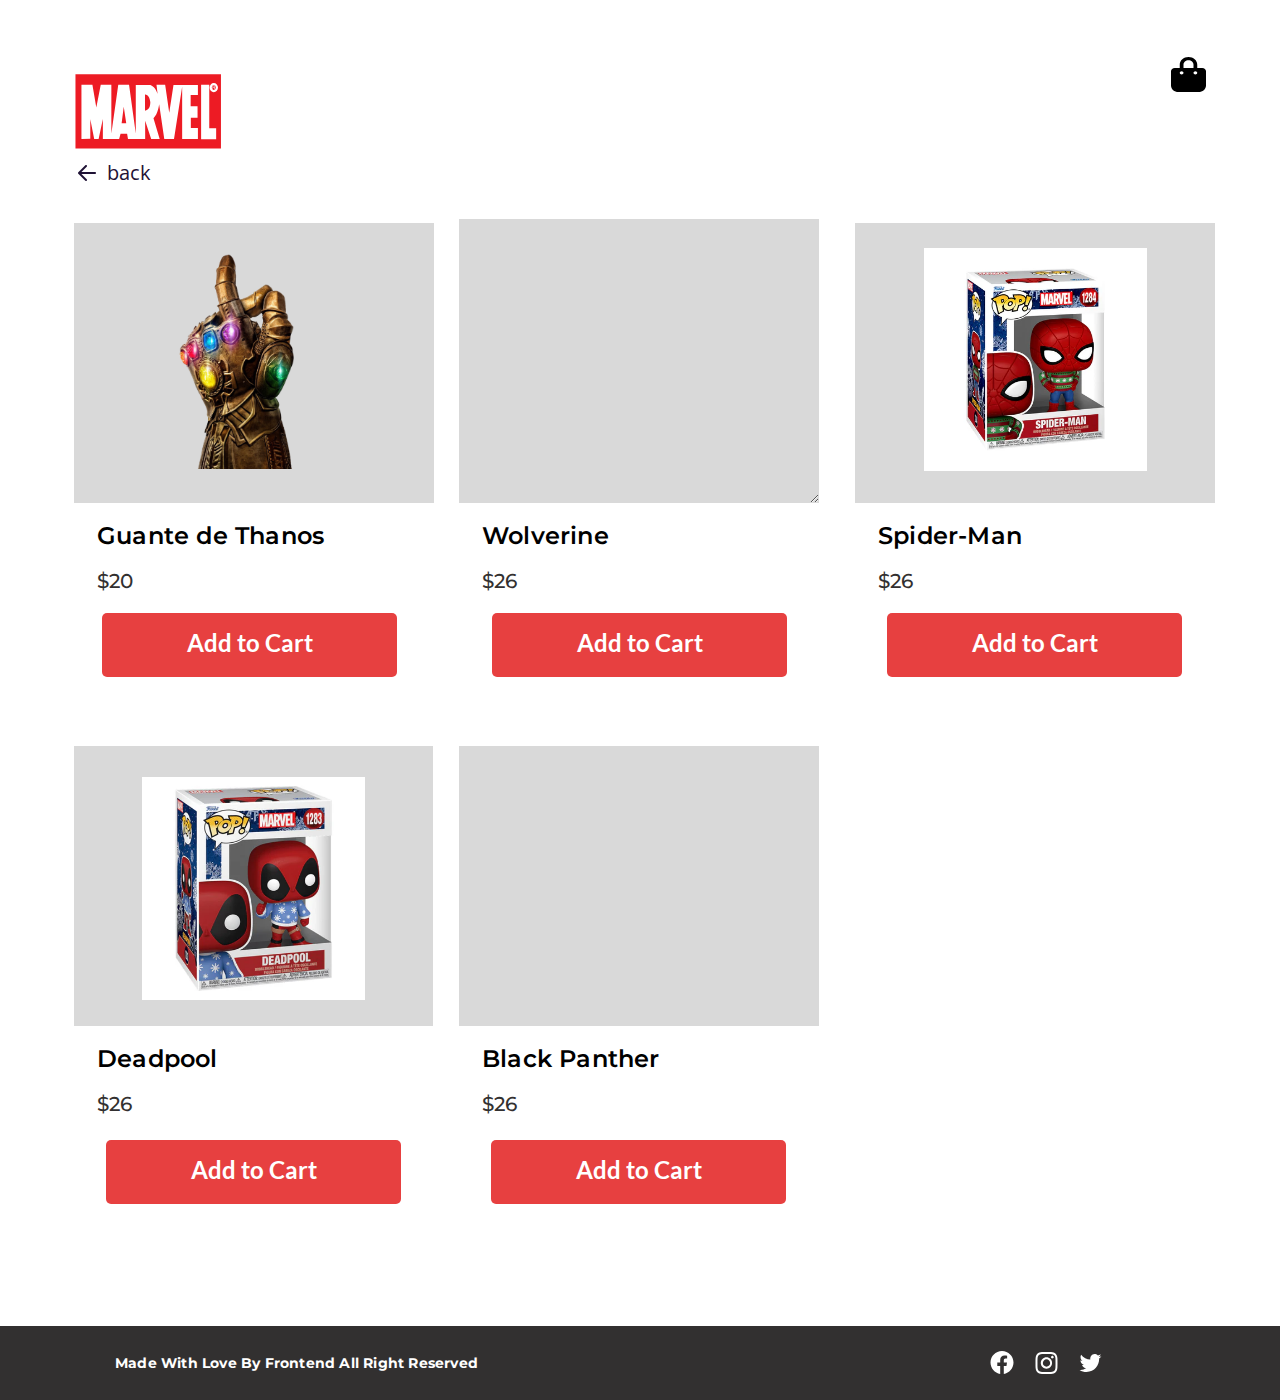
==== index.html @ 56060005 "Inicializar repositorio" ====
<!DOCTYPE html>
<html>
  <head>
    <meta charset="utf-8" />
    <meta name="viewport" content="initial-scale=1, width=device-width" />

    <link rel="stylesheet" href="css/global.css" />
    <link rel="stylesheet" href="css/index.css" />
    <link
      rel="stylesheet"
      href="https://fonts.googleapis.com/css2?family=Montserrat:wght@400;500;600;700&display=swap"
    />
    <link
      rel="stylesheet"
      href="https://fonts.googleapis.com/css2?family=Roboto:wght@400;700&display=swap"
    />
    <link
      rel="stylesheet"
      href="https://fonts.googleapis.com/css2?family=Open Sans:wght@400;600&display=swap"
    />

    <style>
      @font-face {
        font-family: "Lato";
        src: url("./public/Lato-Bold.ttf");
        font-weight: 600;
      }
    </style>
  </head>
  <body>
    <div class="artculos">
      <footer class="footer2">
        <div class="div2">
          <div class="container2">
            <div class="row4">
              <div class="col-md-72">
                <b class="made-with-love2"
                  >Made With Love By Frontend All Right Reserved
                </b>
              </div>
              <div class="col-md-63">
                <div class="social-media2">
                  <img
                    class="facebook-icon2"
                    alt=""
                    src="./public/facebook.svg"
                  />

                  <img
                    class="instagram-icon2"
                    alt=""
                    src="./public/instagram.svg"
                  />

                  <img
                    class="twitter-icon2"
                    alt=""
                    src="./public/twitter.svg"
                  />
                </div>
              </div>
            </div>
          </div>
        </div>
      </footer>
      <main class="artculos-inner">
        <section class="frame-parent">
          <div class="frame-group">
            <div class="frame-container">
              <div class="frame-wrapper">
                <div class="logomarvel-parent">
                  <img
                    class="logomarvel-icon"
                    loading="lazy"
                    alt=""
                    src="./public/logomarvel.svg"
                  />

                  <div class="frame-div">
                    <div class="arrow-container">
                      <img
                        class="arrow-icon1"
                        loading="lazy"
                        alt=""
                        src="./public/arrow@2x.png"
                      />
                    </div>
                    <div class="back1">back</div>
                  </div>
                </div>
              </div>
              <div class="rectangle-parent">
                <div class="rectangle-div"></div>
                <img
                  class="pngitem-1129132-1-icon2"
                  loading="lazy"
                  alt=""
                  src="./public/pngitem-1129132-11@2x.png"
                />
              </div>
              <div class="frame-wrapper1">
                <div class="guante-de-thanos-parent">
                  <div class="guante-de-thanos">Guante de Thanos</div>
                  <div class="thanos-glove-empty-description-parent">
                    <div class="thanos-glove-empty">$20</div>
                    <div class="add-to-cart-wrapper">
                      <button class="add-to-cart2">
                        <div class="add-to-cart-item"></div>
                        <div class="add-to-cart3">Add to Cart</div>
                        <div class="button-md-sec-3">
                          <div class="btn-text3">Add to Cart</div>
                        </div>
                      </button>
                    </div>
                  </div>
                </div>
              </div>
            </div>
            <div class="wolverine-card">
              <div class="mask-group-wrapper">
                <textarea class="mask-group" rows="{14}" cols="{18}">
                </textarea>
              </div>
              <div class="wolverine-wrapper">
                <div class="wolverine">Wolverine</div>
              </div>
              <div class="wrapper">
                <div class="div3">$26</div>
              </div>
              <div class="add-to-cart-container">
                <button class="add-to-cart4">
                  <div class="add-to-cart-inner"></div>
                  <div class="add-to-cart5">Add to Cart</div>
                  <div class="button-md-sec-4">
                    <div class="btn-text4">Add to Cart</div>
                  </div>
                </button>
              </div>
            </div>
            <div class="frame-parent1">
              <div class="bag-shopping-wrapper">
                <img
                  class="bag-shopping-icon"
                  loading="lazy"
                  alt=""
                  src="./public/bagshopping.svg"
                />
              </div>
              <div class="frame-parent2">
                <div class="rectangle-group">
                  <div class="frame-child1"></div>
                  <img
                    class="image-icon"
                    loading="lazy"
                    alt=""
                    src="./public/image@2x.png"
                  />
                </div>
                <div class="spiderman-title-and-descriptio-wrapper">
                  <div class="spiderman-title-and-descriptio">
                    <div class="spider-man">Spider-Man</div>
                    <div class="spiderman-empty-description-parent">
                      <div class="spiderman-empty-description">$26</div>
                      <div class="add-to-cart-frame">
                        <button class="add-to-cart6">
                          <div class="add-to-cart-child1"></div>
                          <div class="add-to-cart7">Add to Cart</div>
                          <div class="button-md-sec-5">
                            <div class="btn-text5">Add to Cart</div>
                          </div>
                        </button>
                      </div>
                    </div>
                  </div>
                </div>
              </div>
            </div>
          </div>
          <div class="combined-hero-card">
            <div class="deadpool-card">
              <div class="rectangle-container">
                <div class="frame-child2"></div>
                <img
                  class="image-icon1"
                  loading="lazy"
                  alt=""
                  src="./public/image-1@2x.png"
                />
              </div>
              <div class="deadpool-card-inner">
                <div class="deadpool-parent">
                  <div class="deadpool">Deadpool</div>
                  <div class="deadpool-description-and-butto">
                    <div class="deadpool-empty-description">$26</div>
                    <div class="add-to-cart-wrapper1">
                      <button class="add-to-cart8">
                        <div class="add-to-cart-child2"></div>
                        <div class="add-to-cart9">Add to Cart</div>
                        <div class="button-md-sec-6">
                          <div class="btn-text6">Add to Cart</div>
                        </div>
                      </button>
                    </div>
                  </div>
                </div>
              </div>
            </div>
            <div class="deadpool-card1">
              <div class="rectangle-parent1">
                <div class="frame-child3"></div>
                <div class="image-parent">
                  <img
                    class="image-icon2"
                    alt=""
                    src="./public/image1@2x.png"
                  />

                  <div class="pngitem-1129132-1"></div>
                </div>
              </div>
              <div class="deadpool-card-child">
                <div class="black-panther-parent">
                  <div class="black-panther">Black Panther</div>
                  <div class="parent">
                    <div class="div4">$26</div>
                    <div class="add-to-cart-wrapper2">
                      <button class="add-to-cart10">
                        <div class="add-to-cart-child3"></div>
                        <div class="add-to-cart11">Add to Cart</div>
                        <div class="button-md-sec-7">
                          <div class="btn-text7">Add to Cart</div>
                        </div>
                      </button>
                    </div>
                  </div>
                </div>
              </div>
            </div>
          </div>
        </section>
      </main>
      <header class="footer3">
        <div class="div5">
          <div class="container3">
            <div class="row5">
              <div class="col-md-73">
                <b class="made-with-love3"
                  >Made With Love By Frontend All Right Reserved
                </b>
              </div>
              <div class="col-md-64">
                <div class="social-media3">
                  <img
                    class="facebook-icon3"
                    loading="lazy"
                    alt=""
                    src="./public/facebook.svg"
                  />

                  <img
                    class="instagram-icon3"
                    loading="lazy"
                    alt=""
                    src="./public/instagram.svg"
                  />

                  <img
                    class="twitter-icon3"
                    loading="lazy"
                    alt=""
                    src="./public/twitter.svg"
                  />
                </div>
              </div>
            </div>
          </div>
        </div>
      </header>
    </div>
  </body>
</html>
---- css/global.css ----
body {
  margin: 0;
  line-height: normal;
}

:root {
  /* fonts */
  --h6: Montserrat;
  --font-roboto: Roboto;
  --font-lato: Lato;
  --font-open-sans: "Open Sans";

  /* font sizes */
  --h6-size: 14px;
  --font-size-29xl: 48px;
  --font-size-10xl: 29px;
  --font-size-19xl: 38px;
  --font-size-45xl: 64px;
  --font-size-32xl: 51px;
  --h5-size: 16px;
  --h2-size: 40px;
  --font-size-5xl: 24px;
  --font-size-xl: 20px;
  --font-size-lgi: 19px;
  --font-size-lg: 18px;
  --font-size-mid-6: 17.6px;

  /* Colors */
  --light-background-color: #fff;
  --color-gray-100: #fafafa;
  --color-gray-200: #1f1235;
  --color-gray-300: #1b1425;
  --color-darkslategray-100: #323030;
  --text-color: #252b42;
  --color-black: #000;
  --second-text-color: #737373;
  --danger-color: #e74040;
  --color-tomato-100: #ff5959;
  --color-salmon: #ff6e6c;
  --color-gainsboro: #d9d9d9;

  /* Gaps */
  --gap-xl: 20px;
  --gap-lg: 18px;
  --gap-11xl: 30px;
  --gap-3xs-6: 9.6px;
  --gap-base: 16px;
  --gap-5xs: 8px;
  --gap-6xl: 25px;
  --gap-mini: 15px;
  --gap-2xs: 11px;
  --gap-sm: 14px;

  /* Paddings */
  --padding-xl: 20px;
  --padding-6xl: 25px;
  --padding-12xs: 1px;
  --padding-43xl: 62px;
  --padding-83xl: 102px;
  --padding-2xl: 21px;
  --padding-16xl: 35px;
  --padding-21xl: 40px;
  --padding-smi: 13px;
  --padding-mini: 15px;
  --padding-5xl: 24px;
  --padding-29xl: 48px;
  --padding-10xs: 3px;
  --padding-10xs-9: 2.9px;
  --padding-11xs: 2px;
  --padding-8xs: 5px;
  --padding-14xl: 33px;
  --padding-4xl: 23px;
  --padding-4xs: 9px;
  --padding-12xl: 31px;
  --padding-49xl: 68px;
  --padding-7xl: 26px;
  --padding-50xl: 69px;
  --padding-13xl: 32px;

  /* Border radiuses */
  --br-181xl: 200px;
  --br-8xs: 5px;
  --br-9xs-7: 3.7px;

  /* Effects */
  --accentued-drop-shadow: 0px 13px 19px rgba(0, 0, 0, 0.07);
}
---- css/index.css ----
.made-with-love2 {
  position: relative;
  letter-spacing: 0.2px;
  line-height: 24px;
  display: inline-block;
  max-width: 100%;
}
.col-md-72 {
  width: 600px;
  overflow: hidden;
  flex-shrink: 0;
  display: flex;
  flex-direction: column;
  align-items: flex-start;
  justify-content: flex-start;
  max-width: 100%;
}
.facebook-icon2,
.instagram-icon2,
.twitter-icon2 {
  width: 24px;
  position: relative;
  overflow: hidden;
  flex-shrink: 0;
}
.facebook-icon2,
.instagram-icon2 {
  height: 24px;
  min-height: 24px;
}
.twitter-icon2 {
  height: 19.8px;
}
.col-md-63,
.social-media2 {
  overflow: hidden;
  display: flex;
  align-items: center;
}
.social-media2 {
  flex-direction: row;
  justify-content: center;
  padding: 0 var(--padding-xl);
  gap: var(--gap-xl);
}
.col-md-63 {
  width: 236px;
  flex-shrink: 0;
  flex-direction: column;
  justify-content: flex-start;
}
.container2,
.div2,
.row4 {
  overflow: hidden;
  max-width: 100%;
}
.row4 {
  align-self: stretch;
  display: flex;
  flex-direction: row;
  align-items: center;
  justify-content: space-between;
  padding: 0 var(--padding-12xs) 0 0;
  box-sizing: border-box;
  gap: var(--gap-xl);
}
.container2,
.div2 {
  position: absolute;
  top: 0;
}
.container2 {
  left: calc(50% - 525px);
  width: 1050px;
  display: flex;
  flex-direction: column;
  align-items: flex-start;
  justify-content: flex-start;
  padding: var(--padding-6xl) 0;
  box-sizing: border-box;
}
.div2 {
  left: calc(50% - 720px);
  background-color: var(--color-darkslategray-100);
  width: 100%;
  height: 100%;
}
.footer2,
.logomarvel-icon {
  align-self: stretch;
  position: relative;
  max-width: 100%;
  overflow: hidden;
}
.footer2 {
  height: 74px;
  background-color: var(--color-gray-100);
  flex-shrink: 0;
  display: none;
  text-align: left;
  font-size: var(--h6-size);
  color: var(--light-background-color);
  font-family: var(--h6);
}
.logomarvel-icon {
  flex: 1;
  max-height: 100%;
}
.arrow-icon1 {
  width: 24px;
  height: 24px;
  position: relative;
  object-fit: contain;
}
.arrow-container {
  display: flex;
  flex-direction: column;
  align-items: flex-start;
  justify-content: flex-start;
  padding: var(--padding-11xs) 0 0;
}
.back1 {
  position: relative;
  display: inline-block;
  min-width: 44px;
}
.frame-div {
  flex-direction: row;
  gap: var(--gap-5xs);
}
.frame-div,
.frame-wrapper,
.logomarvel-parent {
  display: flex;
  align-items: flex-start;
  justify-content: flex-start;
}
.logomarvel-parent {
  align-self: stretch;
  flex: 1;
  flex-direction: column;
  gap: var(--gap-3xs-6);
}
.frame-wrapper {
  width: 149.4px;
  height: 133.8px;
  flex-direction: row;
  padding: 0 var(--padding-12xs) 22px;
  box-sizing: border-box;
}
.rectangle-div {
  height: 280px;
  width: 360px;
  position: relative;
  background-color: var(--color-gainsboro);
  display: none;
  max-width: 100%;
}
.pngitem-1129132-1-icon2 {
  height: 215px;
  width: 115px;
  position: relative;
  object-fit: cover;
  z-index: 1;
}
.rectangle-parent {
  align-self: stretch;
  background-color: var(--color-gainsboro);
  display: flex;
  flex-direction: row;
  align-items: flex-start;
  justify-content: flex-start;
  padding: var(--padding-12xl) 105px 34px;
  box-sizing: border-box;
  max-width: 100%;
}
.guante-de-thanos,
.thanos-glove-empty {
  width: 279px;
  position: relative;
  letter-spacing: 0.2px;
  line-height: 35px;
  font-weight: 600;
  display: inline-block;
}
.thanos-glove-empty {
  font-weight: 500;
  white-space: nowrap;
}
.add-to-cart-item {
  align-self: stretch;
  width: 295px;
  position: relative;
  box-shadow: 0 4px 4px rgba(0, 0, 0, 0.25);
  border-radius: var(--br-8xs);
  background-color: var(--color-salmon);
  border: 1px solid var(--light-background-color);
  box-sizing: border-box;
  display: none;
}
.add-to-cart3,
.btn-text3 {
  position: relative;
  font-size: var(--font-size-5xl);
  font-weight: 600;
  font-family: var(--font-lato);
  color: var(--color-gray-200);
  text-align: left;
  display: none;
  min-width: 124px;
}
.btn-text3 {
  color: var(--light-background-color);
  text-align: center;
  display: inline-block;
}
.add-to-cart-wrapper,
.add-to-cart2,
.button-md-sec-3 {
  display: flex;
  flex-direction: row;
  align-items: flex-start;
}
.button-md-sec-3 {
  flex: 1;
  border-radius: var(--br-8xs);
  background-color: var(--danger-color);
  overflow: hidden;
  justify-content: center;
  padding: var(--padding-mini) var(--padding-xl) var(--padding-xl);
  white-space: nowrap;
  z-index: 2;
}
.add-to-cart-wrapper,
.add-to-cart2 {
  justify-content: flex-start;
}
.add-to-cart2 {
  cursor: pointer;
  border: 0;
  padding: 0;
  background-color: transparent;
  flex: 1;
}
.add-to-cart-wrapper {
  align-self: stretch;
  padding: 0 0 0 var(--padding-8xs);
}
.thanos-glove-empty-description-parent {
  align-self: stretch;
  flex-direction: column;
  gap: var(--gap-sm);
  font-size: var(--font-size-xl);
  color: var(--color-darkslategray-100);
}
.frame-container,
.frame-wrapper1,
.guante-de-thanos-parent,
.thanos-glove-empty-description-parent {
  display: flex;
  align-items: flex-start;
  justify-content: flex-start;
}
.guante-de-thanos-parent {
  flex: 1;
  flex-direction: column;
  gap: var(--gap-2xs);
}
.frame-container,
.frame-wrapper1 {
  max-width: 100%;
}
.frame-wrapper1 {
  width: 346px;
  flex-direction: row;
  padding: 0 var(--padding-4xl);
  box-sizing: border-box;
  font-size: var(--font-size-5xl);
  color: var(--color-black);
  font-family: var(--h6);
}
.frame-container {
  width: 360px;
  flex-direction: column;
  gap: var(--gap-mini);
  font-size: var(--font-size-xl);
  color: var(--color-gray-200);
  font-family: var(--font-open-sans);
}
.mask-group {
  border: 0;
  background-color: var(--color-gainsboro);
  height: 280px;
  width: auto;
  outline: 0;
  flex: 1;
  position: relative;
  max-width: 100%;
}
.mask-group-wrapper {
  align-self: stretch;
  display: flex;
  flex-direction: row;
  align-items: flex-start;
  justify-content: flex-start;
  padding: 0 0 4px;
  box-sizing: border-box;
  max-width: 100%;
}
.wolverine {
  flex: 1;
  position: relative;
  letter-spacing: 0.2px;
  line-height: 35px;
  font-weight: 600;
}
.wolverine-wrapper {
  width: 325px;
  display: flex;
  flex-direction: row;
  align-items: flex-start;
  justify-content: flex-start;
  padding: 0 var(--padding-4xl);
  box-sizing: border-box;
  max-width: 100%;
}
.div3 {
  flex: 1;
  position: relative;
  letter-spacing: 0.2px;
  line-height: 35px;
  font-weight: 500;
  white-space: nowrap;
}
.wrapper {
  width: 325px;
  display: flex;
  flex-direction: row;
  align-items: flex-start;
  justify-content: flex-start;
  padding: 0 var(--padding-4xl) var(--padding-10xs);
  box-sizing: border-box;
  max-width: 100%;
  font-size: var(--font-size-xl);
  color: var(--color-darkslategray-100);
}
.add-to-cart-inner {
  align-self: stretch;
  width: 295px;
  position: relative;
  box-shadow: 0 4px 4px rgba(0, 0, 0, 0.25);
  border-radius: var(--br-8xs);
  background-color: var(--color-salmon);
  border: 1px solid var(--light-background-color);
  box-sizing: border-box;
  display: none;
}
.add-to-cart5,
.btn-text4 {
  position: relative;
  font-size: var(--font-size-5xl);
  font-weight: 600;
  font-family: var(--font-lato);
  color: var(--color-gray-200);
  text-align: left;
  display: none;
  min-width: 124px;
}
.btn-text4 {
  color: var(--light-background-color);
  text-align: center;
  display: inline-block;
}
.button-md-sec-4 {
  flex: 1;
  border-radius: var(--br-8xs);
  background-color: var(--danger-color);
  overflow: hidden;
  display: flex;
  flex-direction: row;
  align-items: flex-start;
  justify-content: center;
  padding: var(--padding-mini) var(--padding-xl) var(--padding-xl);
  white-space: nowrap;
  z-index: 2;
}
.add-to-cart4 {
  cursor: pointer;
  border: 0;
  padding: 0;
  background-color: transparent;
  flex: 1;
  flex-direction: row;
}
.add-to-cart-container,
.add-to-cart4,
.wolverine-card {
  display: flex;
  align-items: flex-start;
  justify-content: flex-start;
}
.add-to-cart-container {
  align-self: stretch;
  flex-direction: row;
  padding: 0 var(--padding-13xl) 0 var(--padding-14xl);
}
.wolverine-card {
  flex: 1;
  flex-direction: column;
  padding: 0 11px 0 0;
  box-sizing: border-box;
  gap: var(--gap-2xs);
  min-width: 241px;
  max-width: 100%;
}
.bag-shopping-icon {
  height: 35px;
  width: 35px;
  position: relative;
  overflow: hidden;
  flex-shrink: 0;
}
.bag-shopping-wrapper {
  display: flex;
  flex-direction: row;
  align-items: flex-start;
  justify-content: flex-end;
  padding: 0 var(--padding-4xs);
}
.frame-child1 {
  height: 280px;
  width: 360px;
  position: relative;
  background-color: var(--color-gainsboro);
  display: none;
  max-width: 100%;
}
.image-icon {
  height: 223px;
  width: 223px;
  position: relative;
  object-fit: cover;
  z-index: 1;
}
.rectangle-group {
  background-color: var(--color-gainsboro);
  display: flex;
  flex-direction: row;
  align-items: flex-start;
  justify-content: flex-start;
  padding: var(--padding-6xl) var(--padding-49xl) var(--padding-13xl)
    var(--padding-50xl);
  box-sizing: border-box;
  max-width: 100%;
}
.spider-man,
.spiderman-empty-description {
  width: 279px;
  position: relative;
  letter-spacing: 0.2px;
  line-height: 35px;
  font-weight: 600;
  display: inline-block;
}
.spiderman-empty-description {
  font-weight: 500;
  white-space: nowrap;
}
.add-to-cart-child1 {
  align-self: stretch;
  width: 295px;
  position: relative;
  box-shadow: 0 4px 4px rgba(0, 0, 0, 0.25);
  border-radius: var(--br-8xs);
  background-color: var(--color-salmon);
  border: 1px solid var(--light-background-color);
  box-sizing: border-box;
  display: none;
}
.add-to-cart7,
.btn-text5 {
  position: relative;
  font-size: var(--font-size-5xl);
  font-weight: 600;
  font-family: var(--font-lato);
  color: var(--color-gray-200);
  text-align: left;
  display: none;
  min-width: 124px;
}
.btn-text5 {
  color: var(--light-background-color);
  text-align: center;
  display: inline-block;
}
.add-to-cart-frame,
.add-to-cart6,
.button-md-sec-5 {
  display: flex;
  flex-direction: row;
  align-items: flex-start;
}
.button-md-sec-5 {
  flex: 1;
  border-radius: var(--br-8xs);
  background-color: var(--danger-color);
  overflow: hidden;
  justify-content: center;
  padding: var(--padding-mini) var(--padding-xl) var(--padding-xl);
  white-space: nowrap;
  z-index: 2;
}
.add-to-cart-frame,
.add-to-cart6 {
  justify-content: flex-start;
}
.add-to-cart6 {
  cursor: pointer;
  border: 0;
  padding: 0;
  background-color: transparent;
  flex: 1;
}
.add-to-cart-frame {
  align-self: stretch;
  padding: 0 0 0 var(--padding-4xs);
}
.spiderman-empty-description-parent,
.spiderman-title-and-descriptio {
  display: flex;
  flex-direction: column;
  align-items: flex-start;
  justify-content: flex-start;
}
.spiderman-empty-description-parent {
  align-self: stretch;
  gap: var(--gap-sm);
  font-size: var(--font-size-xl);
  color: var(--color-darkslategray-100);
}
.spiderman-title-and-descriptio {
  flex: 1;
  gap: var(--gap-2xs);
}
.spiderman-title-and-descriptio-wrapper {
  align-self: stretch;
  display: flex;
  flex-direction: row;
  align-items: flex-start;
  justify-content: flex-start;
  padding: 0 var(--padding-14xl) 0 var(--padding-4xl);
}
.frame-group,
.frame-parent1,
.frame-parent2 {
  display: flex;
  justify-content: flex-start;
  max-width: 100%;
}
.frame-parent2 {
  align-self: stretch;
  flex-direction: column;
  align-items: flex-start;
  gap: var(--gap-mini);
}
.frame-group,
.frame-parent1 {
  align-items: flex-end;
}
.frame-parent1 {
  width: 360px;
  flex-direction: column;
  gap: 131px;
}
.frame-group {
  align-self: stretch;
  flex-direction: row;
  flex-wrap: wrap;
  align-content: flex-end;
  gap: var(--gap-6xl);
}
.frame-child2 {
  height: 280px;
  width: 360px;
  position: relative;
  background-color: var(--color-gainsboro);
  display: none;
  max-width: 100%;
}
.image-icon1 {
  height: 223px;
  width: 223px;
  position: relative;
  object-fit: cover;
  z-index: 1;
}
.rectangle-container {
  background-color: var(--color-gainsboro);
  display: flex;
  flex-direction: row;
  align-items: flex-start;
  justify-content: flex-start;
  padding: var(--padding-12xl) var(--padding-49xl) var(--padding-7xl);
  box-sizing: border-box;
  max-width: 100%;
}
.deadpool,
.deadpool-empty-description {
  width: 279px;
  position: relative;
  letter-spacing: 0.2px;
  line-height: 35px;
  font-weight: 600;
  display: inline-block;
}
.deadpool-empty-description {
  font-weight: 500;
  white-space: nowrap;
}
.add-to-cart-child2 {
  align-self: stretch;
  width: 295px;
  position: relative;
  box-shadow: 0 4px 4px rgba(0, 0, 0, 0.25);
  border-radius: var(--br-8xs);
  background-color: var(--color-salmon);
  border: 1px solid var(--light-background-color);
  box-sizing: border-box;
  display: none;
}
.add-to-cart9,
.btn-text6 {
  position: relative;
  font-size: var(--font-size-5xl);
  font-weight: 600;
  font-family: var(--font-lato);
  color: var(--color-gray-200);
  text-align: left;
  display: none;
  min-width: 124px;
}
.btn-text6 {
  color: var(--light-background-color);
  text-align: center;
  display: inline-block;
}
.add-to-cart8,
.button-md-sec-6 {
  flex: 1;
  display: flex;
  flex-direction: row;
  align-items: flex-start;
}
.button-md-sec-6 {
  border-radius: var(--br-8xs);
  background-color: var(--danger-color);
  overflow: hidden;
  justify-content: center;
  padding: var(--padding-mini) var(--padding-xl) var(--padding-xl);
  white-space: nowrap;
  z-index: 2;
}
.add-to-cart8 {
  cursor: pointer;
  border: 0;
  padding: 0;
  background-color: transparent;
  justify-content: flex-start;
}
.add-to-cart-wrapper1,
.deadpool-description-and-butto {
  align-self: stretch;
  display: flex;
  align-items: flex-start;
  justify-content: flex-start;
}
.add-to-cart-wrapper1 {
  flex-direction: row;
  padding: 0 0 0 var(--padding-4xs);
}
.deadpool-description-and-butto {
  flex-direction: column;
  gap: var(--gap-lg);
  font-size: var(--font-size-xl);
  color: var(--color-darkslategray-100);
}
.deadpool-parent {
  flex: 1;
  flex-direction: column;
  gap: var(--gap-2xs);
}
.deadpool-card,
.deadpool-card-inner,
.deadpool-parent {
  display: flex;
  align-items: flex-start;
  justify-content: flex-start;
}
.deadpool-card-inner {
  align-self: stretch;
  flex-direction: row;
  padding: 0 var(--padding-14xl) 0 var(--padding-4xl);
}
.deadpool-card {
  flex: 1;
  flex-direction: column;
  gap: var(--gap-mini);
  min-width: 234px;
  max-width: 100%;
}
.frame-child3 {
  height: 280px;
  width: 360px;
  position: relative;
  background-color: var(--color-gainsboro);
  display: none;
  max-width: 100%;
}
.image-icon2 {
  position: absolute;
  top: 0;
  left: 0;
  width: 100%;
  height: 100%;
  object-fit: cover;
  display: none;
  z-index: 1;
}
.pngitem-1129132-1 {
  position: absolute;
  top: 0;
  left: 36px;
  width: 115px;
  height: 215px;
  z-index: 2;
}
.image-parent {
  height: 223px;
  flex: 1;
  position: relative;
  background-image: url(./public/image1@2x.png);
  background-size: cover;
  background-repeat: no-repeat;
  background-position: top;
  z-index: 1;
}
.rectangle-parent1 {
  align-self: stretch;
  background-color: var(--color-gainsboro);
  display: flex;
  flex-direction: row;
  align-items: flex-start;
  justify-content: flex-start;
  padding: var(--padding-12xl) var(--padding-49xl) var(--padding-7xl)
    var(--padding-50xl);
  box-sizing: border-box;
  max-width: 100%;
}
.black-panther,
.div4 {
  width: 279px;
  position: relative;
  letter-spacing: 0.2px;
  line-height: 35px;
  font-weight: 600;
  display: inline-block;
}
.div4 {
  font-weight: 500;
  white-space: nowrap;
}
.add-to-cart-child3 {
  align-self: stretch;
  width: 295px;
  position: relative;
  box-shadow: 0 4px 4px rgba(0, 0, 0, 0.25);
  border-radius: var(--br-8xs);
  background-color: var(--color-salmon);
  border: 1px solid var(--light-background-color);
  box-sizing: border-box;
  display: none;
}
.add-to-cart11,
.btn-text7 {
  position: relative;
  font-size: var(--font-size-5xl);
  font-weight: 600;
  font-family: var(--font-lato);
  color: var(--color-gray-200);
  text-align: left;
  display: none;
  min-width: 124px;
}
.btn-text7 {
  color: var(--light-background-color);
  text-align: center;
  display: inline-block;
}
.button-md-sec-7 {
  flex: 1;
  border-radius: var(--br-8xs);
  background-color: var(--danger-color);
  overflow: hidden;
  display: flex;
  flex-direction: row;
  align-items: flex-start;
  justify-content: center;
  padding: var(--padding-mini) var(--padding-xl) var(--padding-xl);
  white-space: nowrap;
  z-index: 2;
}
.add-to-cart-wrapper2,
.add-to-cart10,
.parent {
  display: flex;
  align-items: flex-start;
  justify-content: flex-start;
}
.add-to-cart10 {
  cursor: pointer;
  border: 0;
  padding: 0;
  background-color: transparent;
  flex: 1;
  flex-direction: row;
}
.add-to-cart-wrapper2,
.parent {
  align-self: stretch;
}
.add-to-cart-wrapper2 {
  flex-direction: row;
  padding: 0 0 0 var(--padding-4xs);
}
.parent {
  flex-direction: column;
  gap: var(--gap-lg);
  font-size: var(--font-size-xl);
  color: var(--color-darkslategray-100);
}
.black-panther-parent {
  flex: 1;
  flex-direction: column;
  gap: var(--gap-2xs);
}
.black-panther-parent,
.deadpool-card-child,
.deadpool-card1 {
  display: flex;
  align-items: flex-start;
  justify-content: flex-start;
}
.deadpool-card-child {
  align-self: stretch;
  flex-direction: row;
  padding: 0 var(--padding-14xl) 0 var(--padding-4xl);
}
.deadpool-card1 {
  flex: 1;
  flex-direction: column;
  gap: var(--gap-mini);
  min-width: 234px;
  max-width: 100%;
}
.combined-hero-card {
  width: 745px;
  flex-direction: row;
  justify-content: flex-start;
  flex-wrap: wrap;
  align-content: flex-start;
  gap: var(--gap-6xl);
}
.artculos-inner,
.combined-hero-card,
.frame-parent {
  display: flex;
  align-items: flex-start;
  max-width: 100%;
}
.frame-parent {
  width: 1141px;
  flex-direction: column;
  justify-content: flex-start;
  gap: 69px;
  text-align: left;
  font-size: var(--font-size-5xl);
  color: var(--color-black);
  font-family: var(--h6);
}
.artculos-inner {
  align-self: stretch;
  flex-direction: row;
  justify-content: center;
  padding: 0 var(--padding-xl) 0 29px;
  box-sizing: border-box;
}
.made-with-love3 {
  position: relative;
  letter-spacing: 0.2px;
  line-height: 24px;
  display: inline-block;
  white-space: nowrap;
  max-width: 100%;
}
.col-md-73 {
  width: 600px;
  overflow: hidden;
  flex-shrink: 0;
  display: flex;
  flex-direction: column;
  align-items: flex-start;
  justify-content: flex-start;
  padding: 0 var(--padding-xl) 0 0;
  box-sizing: border-box;
  max-width: 100%;
}
.facebook-icon3,
.instagram-icon3,
.twitter-icon3 {
  width: 24px;
  position: relative;
  overflow: hidden;
  flex-shrink: 0;
}
.facebook-icon3,
.instagram-icon3 {
  height: 24px;
  min-height: 24px;
}
.twitter-icon3 {
  height: 19.8px;
}
.social-media3 {
  flex-direction: row;
  justify-content: center;
  gap: var(--gap-xl);
}
.col-md-64,
.row5,
.social-media3 {
  overflow: hidden;
  display: flex;
  align-items: center;
}
.col-md-64 {
  flex-direction: column;
  justify-content: flex-start;
  padding: 0 var(--padding-43xl);
}
.row5 {
  align-self: stretch;
  flex-direction: row;
  justify-content: space-between;
  max-width: 100%;
  gap: var(--gap-xl);
}
.container3 {
  width: 1050px;
  flex-shrink: 0;
  flex-direction: column;
  align-items: flex-start;
  justify-content: flex-start;
  padding: var(--padding-6xl) var(--padding-12xs) var(--padding-6xl) 0;
  box-sizing: border-box;
  max-width: 100%;
}
.artculos,
.container3,
.div5,
.footer3 {
  overflow: hidden;
  display: flex;
}
.div5 {
  flex: 1;
  background-color: var(--color-darkslategray-100);
  flex-direction: row;
  align-items: flex-start;
  justify-content: center;
  padding: 0 var(--padding-xl);
  box-sizing: border-box;
  max-width: 100%;
}
.artculos,
.footer3 {
  justify-content: flex-start;
}
.footer3 {
  align-self: stretch;
  background-color: var(--color-gray-100);
  flex-direction: row;
  align-items: flex-start;
  top: 0;
  z-index: 99;
  position: sticky;
  max-width: 100%;
  text-align: left;
  font-size: var(--h6-size);
  color: var(--light-background-color);
  font-family: var(--h6);
}
.artculos {
  width: 100%;
  position: relative;
  background-color: var(--light-background-color);
  flex-direction: column;
  align-items: flex-end;
  padding: 57px 0 0;
  box-sizing: border-box;
  gap: 122px;
  line-height: normal;
  letter-spacing: normal;
}
@media screen and (max-width: 1150px) {
  .frame-parent {
    gap: 34px;
  }
}
@media screen and (max-width: 1050px) {
  .row4 {
    flex-wrap: wrap;
  }
  .div2,
  .footer2 {
    height: auto;
    min-height: 74;
  }
}
@media screen and (max-width: 750px) {
  .frame-parent {
    gap: 17px;
  }
  .col-md-73 {
    display: none;
  }
  .div5,
  .footer3 {
    gap: var(--gap-xl);
  }
  .artculos {
    gap: 61px;
  }
}
@media screen and (max-width: 450px) {
  .back1 {
    font-size: var(--h5-size);
  }
  .rectangle-parent {
    padding-left: var(--padding-xl);
    padding-right: var(--padding-xl);
    box-sizing: border-box;
  }
  .guante-de-thanos {
    font-size: var(--font-size-lgi);
    line-height: 28px;
  }
  .thanos-glove-empty {
    font-size: var(--h5-size);
    line-height: 28px;
  }
  .add-to-cart3,
  .div3,
  .wolverine {
    font-size: var(--font-size-lgi);
  }
  .div3,
  .wolverine {
    line-height: 28px;
  }
  .div3 {
    font-size: var(--h5-size);
  }
  .add-to-cart5 {
    font-size: var(--font-size-lgi);
  }
  .rectangle-group {
    padding-left: var(--padding-xl);
    padding-right: var(--padding-xl);
    box-sizing: border-box;
  }
  .spider-man {
    font-size: var(--font-size-lgi);
    line-height: 28px;
  }
  .spiderman-empty-description {
    font-size: var(--h5-size);
    line-height: 28px;
  }
  .add-to-cart7 {
    font-size: var(--font-size-lgi);
  }
  .frame-parent1 {
    gap: 65px;
  }
  .rectangle-container {
    padding-left: var(--padding-xl);
    padding-right: var(--padding-xl);
    box-sizing: border-box;
  }
  .deadpool {
    font-size: var(--font-size-lgi);
    line-height: 28px;
  }
  .deadpool-empty-description {
    font-size: var(--h5-size);
    line-height: 28px;
  }
  .add-to-cart9 {
    font-size: var(--font-size-lgi);
  }
  .rectangle-parent1 {
    padding-left: var(--padding-xl);
    padding-right: var(--padding-xl);
    box-sizing: border-box;
  }
  .black-panther,
  .div4 {
    font-size: var(--font-size-lgi);
    line-height: 28px;
  }
  .div4 {
    font-size: var(--h5-size);
  }
  .add-to-cart11 {
    font-size: var(--font-size-lgi);
  }
  .artculos {
    gap: var(--gap-11xl);
  }
}
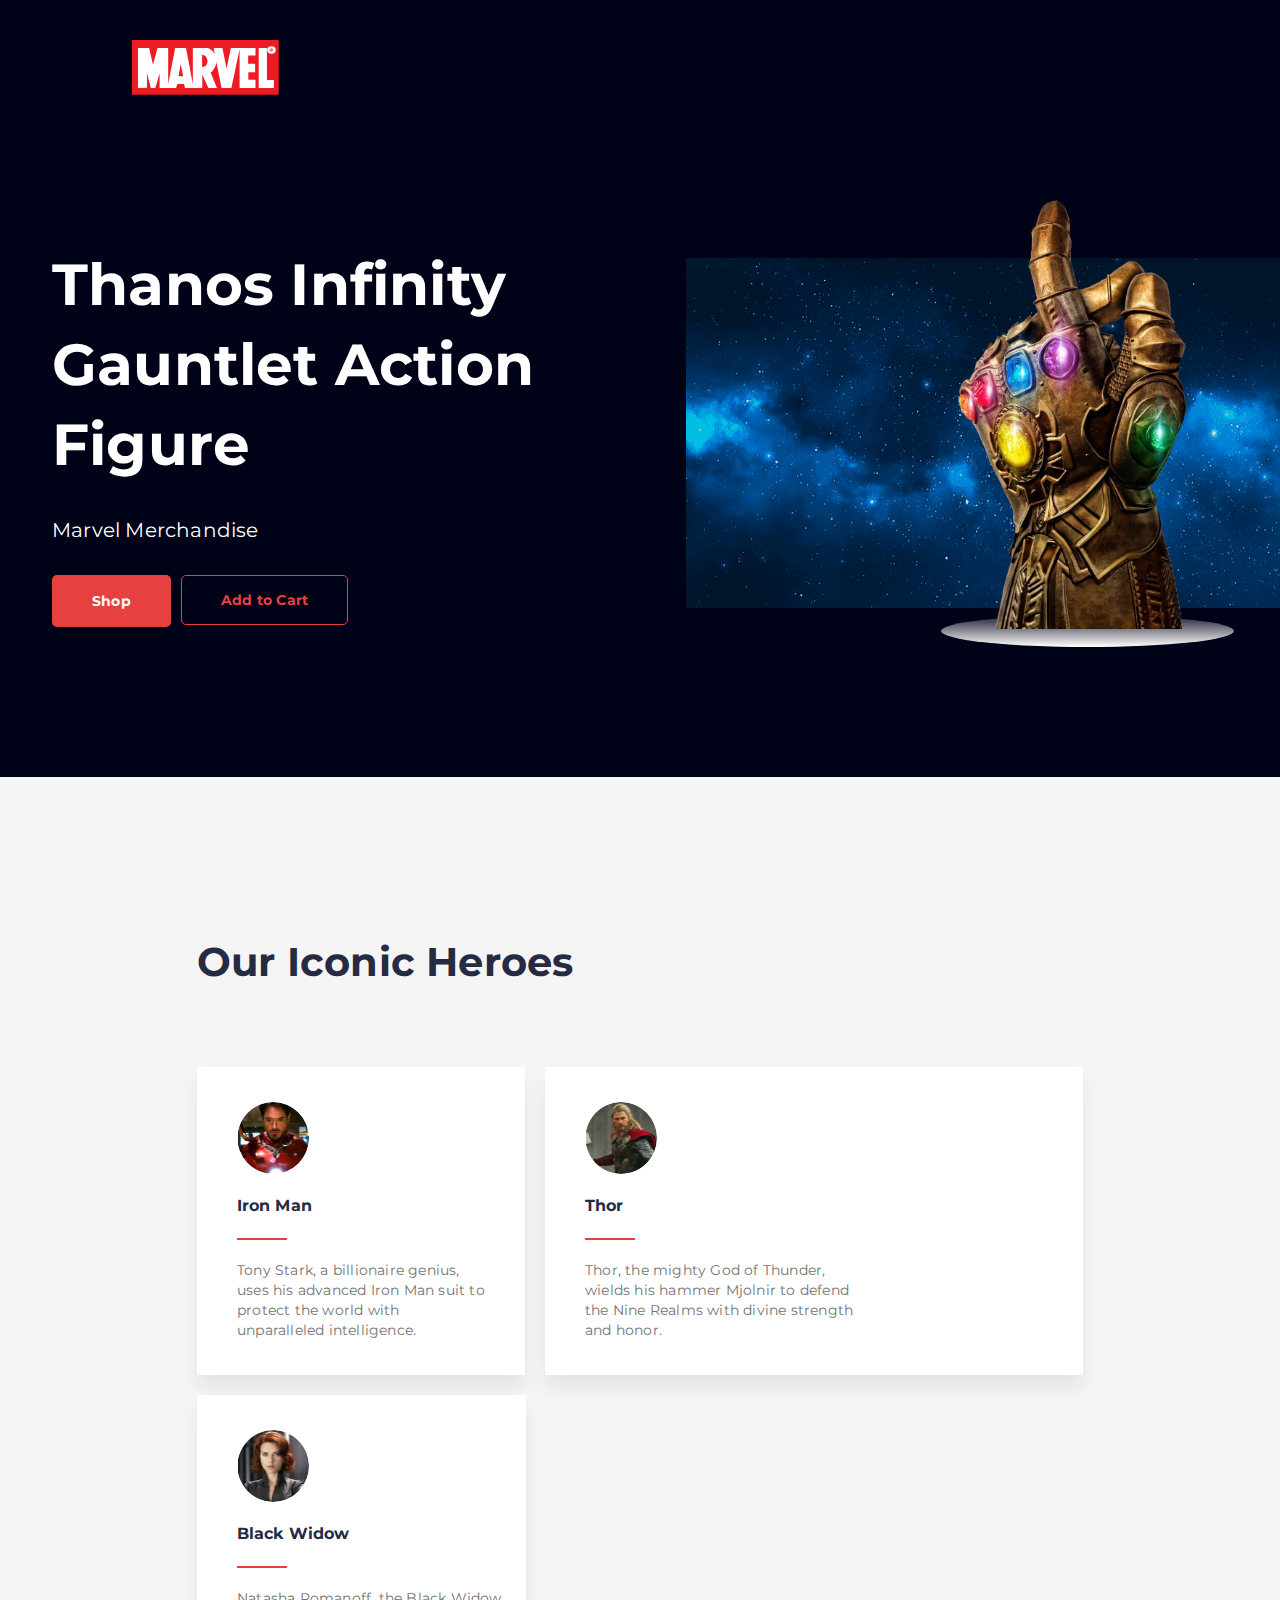
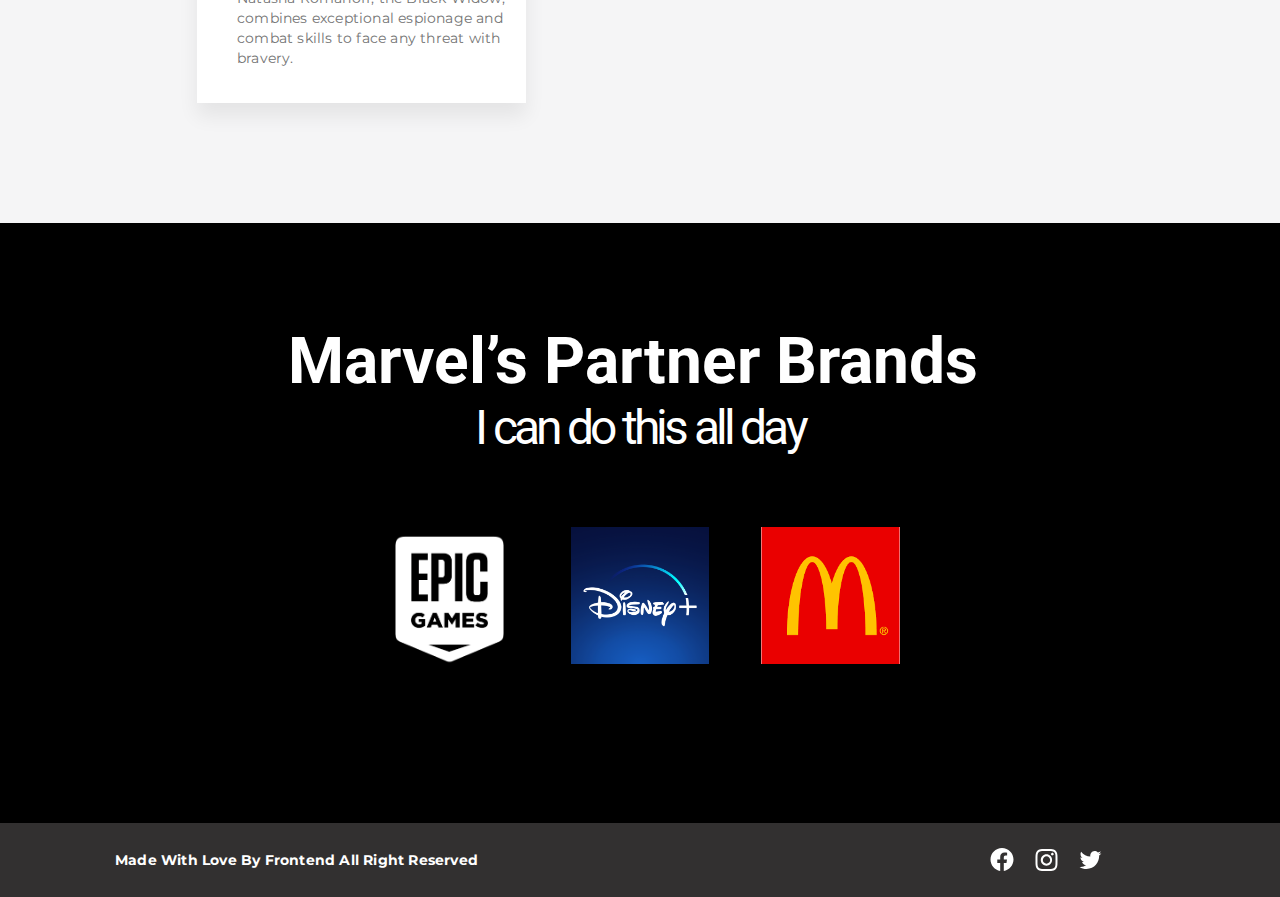
==== commit f7e94d67: "Correccion de Archivos" ====
--- a/index.html
+++ b/index.html
@@ -5,7 +5,7 @@
     <meta name="viewport" content="initial-scale=1, width=device-width" />
 
     <link rel="stylesheet" href="css/global.css" />
-    <link rel="stylesheet" href="css/index.css" />
+    <link rel="stylesheet" href="css/slide.css" />
     <link
       rel="stylesheet"
       href="https://fonts.googleapis.com/css2?family=Montserrat:wght@400;500;600;700&display=swap"
@@ -15,9 +15,9 @@
       href="https://fonts.googleapis.com/css2?family=Roboto:wght@400;700&display=swap"
     />
     <link
-      rel="stylesheet"
-      href="https://fonts.googleapis.com/css2?family=Open Sans:wght@400;600&display=swap"
-    />
+    rel="stylesheet"
+    href="https://fonts.googleapis.com/css2?family=Open Sans:wght@400;600&display=swap"
+  />
 
     <style>
       @font-face {
@@ -28,245 +28,183 @@
     </style>
   </head>
   <body>
-    <div class="artculos">
-      <footer class="footer2">
-        <div class="div2">
-          <div class="container2">
-            <div class="row4">
-              <div class="col-md-72">
-                <b class="made-with-love2"
+    <div class="slide">
+      <header class="header-1">
+        <div class="header-1-inner">
+          <img
+          class="frame-child"
+          loading="lazy"
+          alt=""
+          src="./public/group-1.svg"
+          />
+        </div>
+        <div class="row">
+          <div class="col-md-6">
+            <h1 class="h1-headline-sec-">
+              Thanos Infinity Gauntlet Action Figure
+            </h1>
+            <h3 class="h4-sub-headline-sec-">Marvel Merchandise</h3>
+            <div class="cta">
+              <button class="button-md-sec-">
+                <a href="index.html">
+                <b class="btn-text">Shop</b></a>
+              </button>
+              <button class="button-md-sec-1">
+                <a href="articulo.html">
+                <b class="btn-text1">Add to Cart</b></a>
+              </button>
+            </div>
+          </div>
+          <div class="hero-cover-1">
+            <div class="ellipse-parent">
+              <div class="frame-item"></div>
+              <img class="image-3-icon" alt="" src="./public/image-3@2x.png" />
+
+              <img
+                class="pngitem-1129132-1-icon"
+                loading="lazy"
+                alt=""
+                src="./public/pngitem-1129132-1@2x.png"
+              />
+            </div>
+          </div>
+        </div>
+      </header>
+      <section class="layout-1">
+        <h1 class="h2-section-title-1-sec-">Our Iconic Heroes</h1>
+        <div class="row1">
+          <div class="card">
+            <img
+              class="circle-sec-icon"
+              loading="lazy"
+              alt=""
+              src="./public/circle-sec@2x.png"
+            />
+
+            <b class="h5-feature-title-sec-">Iron Man</b>
+            <div class="fixed-width-fixed-height-sec-"></div>
+            <div class="paragraph-feature-description">
+              Tony Stark, a billionaire genius, uses his advanced Iron Man suit
+              to protect the world with unparalleled intelligence.
+            </div>
+          </div>
+          <div class="card1">
+            <img
+              class="circle-sec-icon1"
+              alt=""
+              src="./public/circle-sec-1@2x.png"
+            />
+
+            <b class="h5-feature-title-sec-1">Thor</b>
+            <div class="fixed-width-fixed-height-sec-1"></div>
+            <div class="paragraph-feature-description1">
+              Thor, the mighty God of Thunder, wields his hammer Mjolnir to
+              defend the Nine Realms with divine strength and honor.
+            </div>
+          </div>
+          <div class="card2">
+            <img
+              class="circle-sec-icon2"
+              alt=""
+              src="./public/circle-sec-2@2x.png"
+            />
+
+            <b class="h5-feature-title-sec-2">Black Widow</b>
+            <div class="fixed-width-fixed-height-sec-2"></div>
+            <div class="paragraph-feature-description2">
+              Natasha Romanoff, the Black Widow, combines exceptional espionage
+              and combat skills to face any threat with bravery.
+            </div>
+          </div>
+        </div>
+      </section>
+      <section class="stats-1">
+        <div class="partner-brands">
+          <h1 class="marvels-partner-brands">Marvel’s Partner Brands</h1>
+          <div class="i-can-do-this-all-day-wrapper">
+            <h1 class="i-can-do">I can do this all day</h1>
+          </div>
+        </div>
+        <div class="stats-1-inner">
+          <div class="epic-parent">
+            <img
+              class="epic-icon"
+              loading="lazy"
+              alt=""
+              src="./public/epic@2x.png"
+            />
+
+            <img
+              class="disney-icon"
+              loading="lazy"
+              alt=""
+              src="./public/disney@2x.png"
+            />
+
+            <img
+              class="mcd-icon"
+              loading="lazy"
+              alt=""
+              src="./public/mcd@2x.png"
+            />
+          </div>
+        </div>
+      </section>
+      <footer class="footer">
+        <div class="div">
+          <div class="container">
+            <div class="row2">
+              <div class="col-md-7">
+                <b class="made-with-love"
                   >Made With Love By Frontend All Right Reserved
                 </b>
               </div>
-              <div class="col-md-63">
-                <div class="social-media2">
-                  <img
-                    class="facebook-icon2"
+              <div class="col-md-61">
+                <div class="social-media">
+                  <img
+                    class="facebook-icon"
                     alt=""
                     src="./public/facebook.svg"
                   />
 
                   <img
-                    class="instagram-icon2"
+                    class="instagram-icon"
                     alt=""
                     src="./public/instagram.svg"
                   />
 
-                  <img
-                    class="twitter-icon2"
-                    alt=""
-                    src="./public/twitter.svg"
-                  />
+                  <img class="twitter-icon" alt="" src="./public/twitter.svg" />
                 </div>
               </div>
             </div>
           </div>
         </div>
       </footer>
-      <main class="artculos-inner">
-        <section class="frame-parent">
-          <div class="frame-group">
-            <div class="frame-container">
-              <div class="frame-wrapper">
-                <div class="logomarvel-parent">
-                  <img
-                    class="logomarvel-icon"
-                    loading="lazy"
-                    alt=""
-                    src="./public/logomarvel.svg"
-                  />
-
-                  <div class="frame-div">
-                    <div class="arrow-container">
-                      <img
-                        class="arrow-icon1"
-                        loading="lazy"
-                        alt=""
-                        src="./public/arrow@2x.png"
-                      />
-                    </div>
-                    <div class="back1">back</div>
-                  </div>
-                </div>
-              </div>
-              <div class="rectangle-parent">
-                <div class="rectangle-div"></div>
-                <img
-                  class="pngitem-1129132-1-icon2"
-                  loading="lazy"
-                  alt=""
-                  src="./public/pngitem-1129132-11@2x.png"
-                />
-              </div>
-              <div class="frame-wrapper1">
-                <div class="guante-de-thanos-parent">
-                  <div class="guante-de-thanos">Guante de Thanos</div>
-                  <div class="thanos-glove-empty-description-parent">
-                    <div class="thanos-glove-empty">$20</div>
-                    <div class="add-to-cart-wrapper">
-                      <button class="add-to-cart2">
-                        <div class="add-to-cart-item"></div>
-                        <div class="add-to-cart3">Add to Cart</div>
-                        <div class="button-md-sec-3">
-                          <div class="btn-text3">Add to Cart</div>
-                        </div>
-                      </button>
-                    </div>
-                  </div>
-                </div>
-              </div>
-            </div>
-            <div class="wolverine-card">
-              <div class="mask-group-wrapper">
-                <textarea class="mask-group" rows="{14}" cols="{18}">
-                </textarea>
-              </div>
-              <div class="wolverine-wrapper">
-                <div class="wolverine">Wolverine</div>
-              </div>
-              <div class="wrapper">
-                <div class="div3">$26</div>
-              </div>
-              <div class="add-to-cart-container">
-                <button class="add-to-cart4">
-                  <div class="add-to-cart-inner"></div>
-                  <div class="add-to-cart5">Add to Cart</div>
-                  <div class="button-md-sec-4">
-                    <div class="btn-text4">Add to Cart</div>
-                  </div>
-                </button>
-              </div>
-            </div>
-            <div class="frame-parent1">
-              <div class="bag-shopping-wrapper">
-                <img
-                  class="bag-shopping-icon"
-                  loading="lazy"
-                  alt=""
-                  src="./public/bagshopping.svg"
-                />
-              </div>
-              <div class="frame-parent2">
-                <div class="rectangle-group">
-                  <div class="frame-child1"></div>
-                  <img
-                    class="image-icon"
-                    loading="lazy"
-                    alt=""
-                    src="./public/image@2x.png"
-                  />
-                </div>
-                <div class="spiderman-title-and-descriptio-wrapper">
-                  <div class="spiderman-title-and-descriptio">
-                    <div class="spider-man">Spider-Man</div>
-                    <div class="spiderman-empty-description-parent">
-                      <div class="spiderman-empty-description">$26</div>
-                      <div class="add-to-cart-frame">
-                        <button class="add-to-cart6">
-                          <div class="add-to-cart-child1"></div>
-                          <div class="add-to-cart7">Add to Cart</div>
-                          <div class="button-md-sec-5">
-                            <div class="btn-text5">Add to Cart</div>
-                          </div>
-                        </button>
-                      </div>
-                    </div>
-                  </div>
-                </div>
-              </div>
-            </div>
-          </div>
-          <div class="combined-hero-card">
-            <div class="deadpool-card">
-              <div class="rectangle-container">
-                <div class="frame-child2"></div>
-                <img
-                  class="image-icon1"
-                  loading="lazy"
-                  alt=""
-                  src="./public/image-1@2x.png"
-                />
-              </div>
-              <div class="deadpool-card-inner">
-                <div class="deadpool-parent">
-                  <div class="deadpool">Deadpool</div>
-                  <div class="deadpool-description-and-butto">
-                    <div class="deadpool-empty-description">$26</div>
-                    <div class="add-to-cart-wrapper1">
-                      <button class="add-to-cart8">
-                        <div class="add-to-cart-child2"></div>
-                        <div class="add-to-cart9">Add to Cart</div>
-                        <div class="button-md-sec-6">
-                          <div class="btn-text6">Add to Cart</div>
-                        </div>
-                      </button>
-                    </div>
-                  </div>
-                </div>
-              </div>
-            </div>
-            <div class="deadpool-card1">
-              <div class="rectangle-parent1">
-                <div class="frame-child3"></div>
-                <div class="image-parent">
-                  <img
-                    class="image-icon2"
-                    alt=""
-                    src="./public/image1@2x.png"
-                  />
-
-                  <div class="pngitem-1129132-1"></div>
-                </div>
-              </div>
-              <div class="deadpool-card-child">
-                <div class="black-panther-parent">
-                  <div class="black-panther">Black Panther</div>
-                  <div class="parent">
-                    <div class="div4">$26</div>
-                    <div class="add-to-cart-wrapper2">
-                      <button class="add-to-cart10">
-                        <div class="add-to-cart-child3"></div>
-                        <div class="add-to-cart11">Add to Cart</div>
-                        <div class="button-md-sec-7">
-                          <div class="btn-text7">Add to Cart</div>
-                        </div>
-                      </button>
-                    </div>
-                  </div>
-                </div>
-              </div>
-            </div>
-          </div>
-        </section>
-      </main>
-      <header class="footer3">
-        <div class="div5">
-          <div class="container3">
-            <div class="row5">
-              <div class="col-md-73">
-                <b class="made-with-love3"
+      <div class="footer1">
+        <div class="div1">
+          <div class="container1">
+            <div class="row3">
+              <div class="col-md-71">
+                <b class="made-with-love1"
                   >Made With Love By Frontend All Right Reserved
                 </b>
               </div>
-              <div class="col-md-64">
-                <div class="social-media3">
-                  <img
-                    class="facebook-icon3"
-                    loading="lazy"
+              <div class="col-md-62">
+                <div class="social-media1">
+                  <img
+                    class="facebook-icon1"
                     alt=""
                     src="./public/facebook.svg"
                   />
 
                   <img
-                    class="instagram-icon3"
-                    loading="lazy"
+                    class="instagram-icon1"
                     alt=""
                     src="./public/instagram.svg"
                   />
 
                   <img
-                    class="twitter-icon3"
-                    loading="lazy"
+                    class="twitter-icon1"
                     alt=""
                     src="./public/twitter.svg"
                   />
@@ -275,7 +213,7 @@
             </div>
           </div>
         </div>
-      </header>
+      </div>
     </div>
   </body>
-</html>
+</html>--- a/css/slide.css
+++ b/css/slide.css
@@ -0,0 +1,738 @@
+.frame-child {
+  height: 58px;
+  width: 211px;
+  position: relative;
+}
+.header-1-inner {
+  width: 475px;
+  display: flex;
+  flex-direction: row;
+  align-items: flex-start;
+  justify-content: center;
+  padding: 0 var(--padding-xl);
+  box-sizing: border-box;
+  max-width: 100%;
+}
+.h1-headline-sec- {
+  margin: 0;
+  width: 542px;
+  font-size: inherit;
+  line-height: 80px;
+  font-weight: 700;
+  font-family: inherit;
+  max-width: 100%;
+}
+.btn-text,
+.h1-headline-sec-,
+.h4-sub-headline-sec- {
+  position: relative;
+  letter-spacing: 0.2px;
+  display: inline-block;
+}
+.h4-sub-headline-sec- {
+  margin: 0;
+  width: 458px;
+  font-size: var(--font-size-xl);
+  line-height: 30px;
+  font-weight: 400;
+  font-family: inherit;
+  white-space: nowrap;
+  max-width: 100%;
+}
+.btn-text {
+  font-size: var(--h6-size);
+  line-height: 22px;
+  font-family: var(--h6);
+  color: var(--light-background-color);
+  text-align: center;
+  min-width: 39px;
+}
+.button-md-sec- {
+  cursor: pointer;
+  border: 0;
+  padding: var(--padding-mini) var(--padding-21xl);
+  background-color: var(--danger-color);
+  border-radius: var(--br-8xs);
+  overflow: hidden;
+  display: flex;
+  flex-direction: column;
+  align-items: center;
+  justify-content: flex-start;
+}
+.button-md-sec-:hover {
+  background-color: var(--color-tomato-100);
+}
+.btn-text1 {
+  position: relative;
+  font-size: var(--h6-size);
+  letter-spacing: 0.2px;
+  line-height: 22px;
+  display: inline-block;
+  font-family: var(--h6);
+  color: var(--danger-color);
+  text-align: center;
+  min-width: 87px;
+}
+.button-md-sec-1 {
+  cursor: pointer;
+  border: 1px solid var(--danger-color);
+  padding: var(--padding-smi) 39px;
+  background-color: transparent;
+  border-radius: var(--br-8xs);
+  overflow: hidden;
+  display: flex;
+  flex-direction: column;
+  align-items: center;
+  justify-content: flex-start;
+  white-space: nowrap;
+}
+.button-md-sec-1:hover {
+  background-color: rgba(255, 89, 89, 0.09);
+  border: 1px solid var(--color-tomato-100);
+  box-sizing: border-box;
+}
+.col-md-6,
+.cta {
+  display: flex;
+  align-items: flex-start;
+}
+.cta {
+  flex-direction: row;
+  justify-content: flex-start;
+  gap: 10px;
+}
+.col-md-6 {
+  position: absolute;
+  top: 150px;
+  left: calc(50% - 588px);
+  width: 573px;
+  overflow: hidden;
+  flex-direction: column;
+  justify-content: center;
+  padding: 0 var(--padding-xl) 0 0;
+  box-sizing: border-box;
+  gap: var(--gap-11xl);
+  max-width: 100%;
+}
+.frame-item {
+  position: absolute;
+  top: 416px;
+  left: 255px;
+  border-radius: 50%;
+  background: linear-gradient(180deg, rgba(255, 255, 255, 0.1), #fff);
+  width: 293px;
+  height: 32px;
+}
+.image-3-icon {
+  position: absolute;
+  top: 59px;
+  left: 0;
+  width: 756px;
+  height: 350px;
+  object-fit: cover;
+  mix-blend-mode: lighten;
+}
+.pngitem-1129132-1-icon {
+  position: absolute;
+  top: 0;
+  left: 271px;
+  width: 230px;
+  height: 429.8px;
+  object-fit: cover;
+  z-index: 1;
+}
+.ellipse-parent {
+  height: 448px;
+  width: 754px;
+  position: relative;
+  flex-shrink: 0;
+  max-width: 108%;
+}
+.header-1,
+.hero-cover-1,
+.row {
+  overflow: hidden;
+  max-width: 100%;
+}
+.hero-cover-1 {
+  position: absolute;
+  top: 15px;
+  left: 686px;
+  width: 704px;
+  height: 682px;
+  display: flex;
+  flex-direction: row;
+  align-items: flex-start;
+  justify-content: flex-start;
+  padding: 89px 0;
+  box-sizing: border-box;
+  z-index: 1;
+}
+.header-1,
+.row {
+  align-self: stretch;
+}
+.row {
+  height: 682px;
+  position: relative;
+  flex-shrink: 0;
+}
+.header-1 {
+  background-color: #000218;
+  display: flex;
+  flex-direction: column;
+  align-items: flex-start;
+  justify-content: flex-start;
+  padding: 37px 0 0;
+  box-sizing: border-box;
+  text-align: left;
+  font-size: 58px;
+  color: var(--light-background-color);
+  font-family: var(--h6);
+}
+.h2-section-title-1-sec- {
+  margin: 0;
+  position: relative;
+  font-size: inherit;
+  letter-spacing: 0.2px;
+  line-height: 50px;
+  font-weight: 700;
+  font-family: inherit;
+  display: inline-block;
+  max-width: 100%;
+}
+.circle-sec-icon {
+  width: 72px;
+  height: 72px;
+  position: relative;
+  border-radius: var(--br-181xl);
+  overflow: hidden;
+  flex-shrink: 0;
+  object-fit: cover;
+}
+.h5-feature-title-sec- {
+  position: relative;
+  letter-spacing: 0.1px;
+  line-height: 24px;
+  display: inline-block;
+  min-width: 76px;
+}
+.fixed-width-fixed-height-sec- {
+  width: 50px;
+  height: 2px;
+  position: relative;
+  background-color: var(--danger-color);
+}
+.paragraph-feature-description {
+  width: 253px;
+  position: relative;
+  font-size: var(--h6-size);
+  letter-spacing: 0.2px;
+  line-height: 20px;
+  color: var(--second-text-color);
+  display: inline-block;
+}
+.card,
+.circle-sec-icon1 {
+  overflow: hidden;
+  flex-shrink: 0;
+}
+.card {
+  width: 328px;
+  box-shadow: var(--accentued-drop-shadow);
+  background-color: var(--light-background-color);
+  display: flex;
+  flex-direction: column;
+  align-items: flex-start;
+  justify-content: flex-start;
+  padding: var(--padding-16xl) var(--padding-xl) var(--padding-16xl)
+    var(--padding-21xl);
+  box-sizing: border-box;
+  gap: var(--gap-xl);
+  max-width: 100%;
+}
+.circle-sec-icon1 {
+  width: 72px;
+  height: 72px;
+  position: relative;
+  border-radius: var(--br-181xl);
+  object-fit: cover;
+}
+.h5-feature-title-sec-1 {
+  position: relative;
+  letter-spacing: 0.1px;
+  line-height: 24px;
+  display: inline-block;
+  min-width: 39px;
+}
+.fixed-width-fixed-height-sec-1 {
+  width: 50px;
+  height: 2px;
+  position: relative;
+  background-color: var(--danger-color);
+}
+.paragraph-feature-description1 {
+  width: 270px;
+  position: relative;
+  font-size: var(--h6-size);
+  letter-spacing: 0.2px;
+  line-height: 20px;
+  color: var(--second-text-color);
+  display: inline-block;
+}
+.card1 {
+  flex: 1;
+  box-shadow: var(--accentued-drop-shadow);
+  background-color: var(--light-background-color);
+  overflow: hidden;
+  display: flex;
+  flex-direction: column;
+  align-items: flex-start;
+  justify-content: flex-start;
+  padding: var(--padding-16xl) var(--padding-xl) var(--padding-16xl)
+    var(--padding-21xl);
+  box-sizing: border-box;
+  gap: var(--gap-xl);
+  min-width: 226px;
+  max-width: 100%;
+}
+.circle-sec-icon2 {
+  width: 72px;
+  height: 72px;
+  position: relative;
+  border-radius: var(--br-181xl);
+  overflow: hidden;
+  flex-shrink: 0;
+  object-fit: cover;
+}
+.h5-feature-title-sec-2 {
+  position: relative;
+  letter-spacing: 0.1px;
+  line-height: 24px;
+  display: inline-block;
+  min-width: 113px;
+}
+.fixed-width-fixed-height-sec-2 {
+  width: 50px;
+  height: 2px;
+  position: relative;
+  background-color: var(--danger-color);
+}
+.paragraph-feature-description2 {
+  align-self: stretch;
+  position: relative;
+  font-size: var(--h6-size);
+  letter-spacing: 0.2px;
+  line-height: 20px;
+  color: var(--second-text-color);
+}
+.card2,
+.layout-1,
+.row1 {
+  display: flex;
+  align-items: flex-start;
+  justify-content: flex-start;
+  max-width: 100%;
+}
+.card2 {
+  width: 329px;
+  box-shadow: var(--accentued-drop-shadow);
+  background-color: var(--light-background-color);
+  overflow: hidden;
+  flex-shrink: 0;
+  flex-direction: column;
+  padding: var(--padding-16xl) var(--padding-xl) var(--padding-16xl)
+    var(--padding-21xl);
+  box-sizing: border-box;
+  gap: var(--gap-xl);
+}
+.layout-1,
+.row1 {
+  align-self: stretch;
+}
+.row1 {
+  flex-direction: row;
+  flex-wrap: wrap;
+  align-content: flex-start;
+  gap: var(--gap-xl);
+  font-size: var(--h5-size);
+}
+.layout-1 {
+  background-color: rgba(205, 205, 210, 0.2);
+  overflow: hidden;
+  flex-direction: column;
+  padding: 160px 197px 120px;
+  box-sizing: border-box;
+  gap: 80px;
+  text-align: left;
+  font-size: var(--h2-size);
+  color: var(--text-color);
+  font-family: var(--h6);
+}
+.i-can-do,
+.marvels-partner-brands {
+  margin: 0;
+  position: relative;
+  font-size: inherit;
+  font-family: inherit;
+}
+.marvels-partner-brands {
+  align-self: stretch;
+  line-height: 74px;
+  font-weight: 700;
+}
+.i-can-do {
+  letter-spacing: -0.08em;
+  font-weight: 400;
+}
+.i-can-do-this-all-day-wrapper {
+  align-self: stretch;
+  display: flex;
+  flex-direction: row;
+  align-items: flex-start;
+  justify-content: center;
+  padding: 0 var(--padding-xl) 0 var(--padding-2xl);
+  font-size: var(--font-size-29xl);
+}
+.partner-brands {
+  width: 703px;
+  display: flex;
+  flex-direction: column;
+  align-items: flex-start;
+  justify-content: flex-start;
+  max-width: 100%;
+}
+.disney-icon,
+.epic-icon,
+.mcd-icon {
+  height: 137.3px;
+  width: 138.8px;
+  position: relative;
+  object-fit: cover;
+  min-height: 137px;
+}
+.disney-icon,
+.mcd-icon {
+  height: 136.6px;
+}
+.mcd-icon {
+  height: 137.3px;
+}
+.epic-parent {
+  display: flex;
+  flex-direction: row;
+  align-items: flex-start;
+  justify-content: flex-start;
+  gap: 51.6px;
+  max-width: 100%;
+}
+.stats-1,
+.stats-1-inner {
+  display: flex;
+  box-sizing: border-box;
+  max-width: 100%;
+}
+.stats-1-inner {
+  width: 703px;
+  flex-direction: row;
+  align-items: flex-start;
+  justify-content: center;
+  padding: 0 0 0 var(--padding-12xs);
+}
+.stats-1 {
+  align-self: stretch;
+  background-color: var(--color-black);
+  overflow: hidden;
+  flex-direction: column;
+  align-items: center;
+  justify-content: flex-start;
+  padding: var(--padding-83xl) var(--padding-2xl) 157px var(--padding-xl);
+  gap: 71px;
+  min-height: 600px;
+  text-align: left;
+  font-size: var(--font-size-45xl);
+  color: var(--light-background-color);
+  font-family: var(--font-roboto);
+}
+.made-with-love {
+  position: relative;
+  letter-spacing: 0.2px;
+  line-height: 24px;
+  display: inline-block;
+  max-width: 100%;
+}
+.col-md-7 {
+  width: 600px;
+  overflow: hidden;
+  flex-shrink: 0;
+  display: flex;
+  flex-direction: column;
+  align-items: flex-start;
+  justify-content: flex-start;
+  max-width: 100%;
+}
+.facebook-icon,
+.instagram-icon,
+.twitter-icon {
+  width: 24px;
+  position: relative;
+  overflow: hidden;
+  flex-shrink: 0;
+}
+.facebook-icon,
+.instagram-icon {
+  height: 24px;
+  min-height: 24px;
+}
+.twitter-icon {
+  height: 19.8px;
+}
+.col-md-61,
+.social-media {
+  overflow: hidden;
+  display: flex;
+  align-items: center;
+}
+.social-media {
+  flex-direction: row;
+  justify-content: center;
+  padding: 0 var(--padding-xl);
+  gap: var(--gap-xl);
+}
+.col-md-61 {
+  width: 236px;
+  flex-shrink: 0;
+  flex-direction: column;
+  justify-content: flex-start;
+}
+.container,
+.div,
+.row2 {
+  overflow: hidden;
+  max-width: 100%;
+}
+.row2 {
+  align-self: stretch;
+  display: flex;
+  flex-direction: row;
+  align-items: center;
+  justify-content: space-between;
+  padding: 0 var(--padding-12xs) 0 0;
+  box-sizing: border-box;
+  gap: var(--gap-xl);
+}
+.container,
+.div {
+  position: absolute;
+  top: 0;
+}
+.container {
+  left: calc(50% - 525px);
+  width: 1050px;
+  display: flex;
+  flex-direction: column;
+  align-items: flex-start;
+  justify-content: flex-start;
+  padding: var(--padding-6xl) 0;
+  box-sizing: border-box;
+}
+.div {
+  left: calc(50% - 720px);
+  background-color: var(--color-darkslategray-100);
+  width: 100%;
+  height: 100%;
+}
+.footer,
+.made-with-love1 {
+  position: relative;
+  max-width: 100%;
+}
+.footer {
+  align-self: stretch;
+  height: 74px;
+  background-color: var(--color-gray-100);
+  overflow: hidden;
+  flex-shrink: 0;
+  display: none;
+  text-align: left;
+  font-size: var(--h6-size);
+  color: var(--light-background-color);
+  font-family: var(--h6);
+}
+.made-with-love1 {
+  letter-spacing: 0.2px;
+  line-height: 24px;
+  display: inline-block;
+}
+.col-md-71 {
+  width: 600px;
+  overflow: hidden;
+  flex-shrink: 0;
+  display: flex;
+  flex-direction: column;
+  align-items: flex-start;
+  justify-content: flex-start;
+  padding: 0 var(--padding-xl) 0 0;
+  box-sizing: border-box;
+  max-width: 100%;
+}
+.facebook-icon1,
+.instagram-icon1,
+.twitter-icon1 {
+  width: 24px;
+  position: relative;
+  overflow: hidden;
+  flex-shrink: 0;
+}
+.facebook-icon1,
+.instagram-icon1 {
+  height: 24px;
+  min-height: 24px;
+}
+.twitter-icon1 {
+  height: 19.8px;
+}
+.social-media1 {
+  flex-direction: row;
+  justify-content: center;
+  gap: var(--gap-xl);
+}
+.col-md-62,
+.row3,
+.social-media1 {
+  overflow: hidden;
+  display: flex;
+  align-items: center;
+}
+.col-md-62 {
+  flex-direction: column;
+  justify-content: flex-start;
+  padding: 0 var(--padding-43xl);
+}
+.row3 {
+  align-self: stretch;
+  flex-direction: row;
+  justify-content: space-between;
+  max-width: 100%;
+  gap: var(--gap-xl);
+}
+.container1 {
+  width: 1050px;
+  flex-shrink: 0;
+  flex-direction: column;
+  justify-content: flex-start;
+  padding: var(--padding-6xl) var(--padding-12xs) var(--padding-6xl) 0;
+  box-sizing: border-box;
+  max-width: 100%;
+}
+.container1,
+.div1,
+.footer1,
+.slide {
+  overflow: hidden;
+  display: flex;
+  align-items: flex-start;
+}
+.div1 {
+  flex: 1;
+  background-color: var(--color-darkslategray-100);
+  flex-direction: row;
+  justify-content: center;
+  padding: 0 var(--padding-xl);
+  box-sizing: border-box;
+  max-width: 100%;
+}
+.footer1,
+.slide {
+  justify-content: flex-start;
+}
+.footer1 {
+  align-self: stretch;
+  background-color: var(--color-gray-100);
+  flex-direction: row;
+  max-width: 100%;
+  z-index: 1;
+}
+.slide {
+  width: 100%;
+  position: relative;
+  background-color: var(--light-background-color);
+  flex-direction: column;
+  line-height: normal;
+  letter-spacing: normal;
+  text-align: left;
+  font-size: var(--h6-size);
+  color: var(--light-background-color);
+  font-family: var(--h6);
+}
+@media screen and (max-width: 1050px) {
+  .h2-section-title-1-sec- {
+    font-size: 32px;
+    line-height: 40px;
+  }
+  .layout-1 {
+    gap: 40px;
+    padding: 104px 98px 78px;
+    box-sizing: border-box;
+  }
+  .marvels-partner-brands {
+    font-size: var(--font-size-32xl);
+    line-height: 59px;
+  }
+  .i-can-do {
+    font-size: var(--font-size-19xl);
+  }
+  .stats-1 {
+    gap: 35px;
+  }
+  .row2 {
+    flex-wrap: wrap;
+  }
+  .div,
+  .footer {
+    height: auto;
+    min-height: 74;
+  }
+  .row3 {
+    flex-wrap: wrap;
+  }
+  .footer1 {
+    gap: var(--gap-xl);
+  }
+}
+@media screen and (max-width: 750px) {
+  .epic-parent {
+    gap: 26px;
+    flex-wrap: wrap;
+  }
+  .stats-1 {
+    padding-top: 66px;
+    padding-bottom: var(--padding-83xl);
+    box-sizing: border-box;
+  }
+  .div1 {
+    gap: var(--gap-xl);
+  }
+}
+@media screen and (max-width: 450px) {
+  .h2-section-title-1-sec- {
+    font-size: var(--font-size-5xl);
+    line-height: 30px;
+  }
+  .layout-1 {
+    gap: var(--gap-xl);
+    padding-left: var(--padding-xl);
+    padding-right: var(--padding-xl);
+    box-sizing: border-box;
+  }
+  .marvels-partner-brands {
+    font-size: var(--font-size-19xl);
+    line-height: 44px;
+  }
+  .i-can-do {
+    font-size: var(--font-size-10xl);
+  }
+  .stats-1 {
+    gap: var(--gap-lg);
+  }
+}
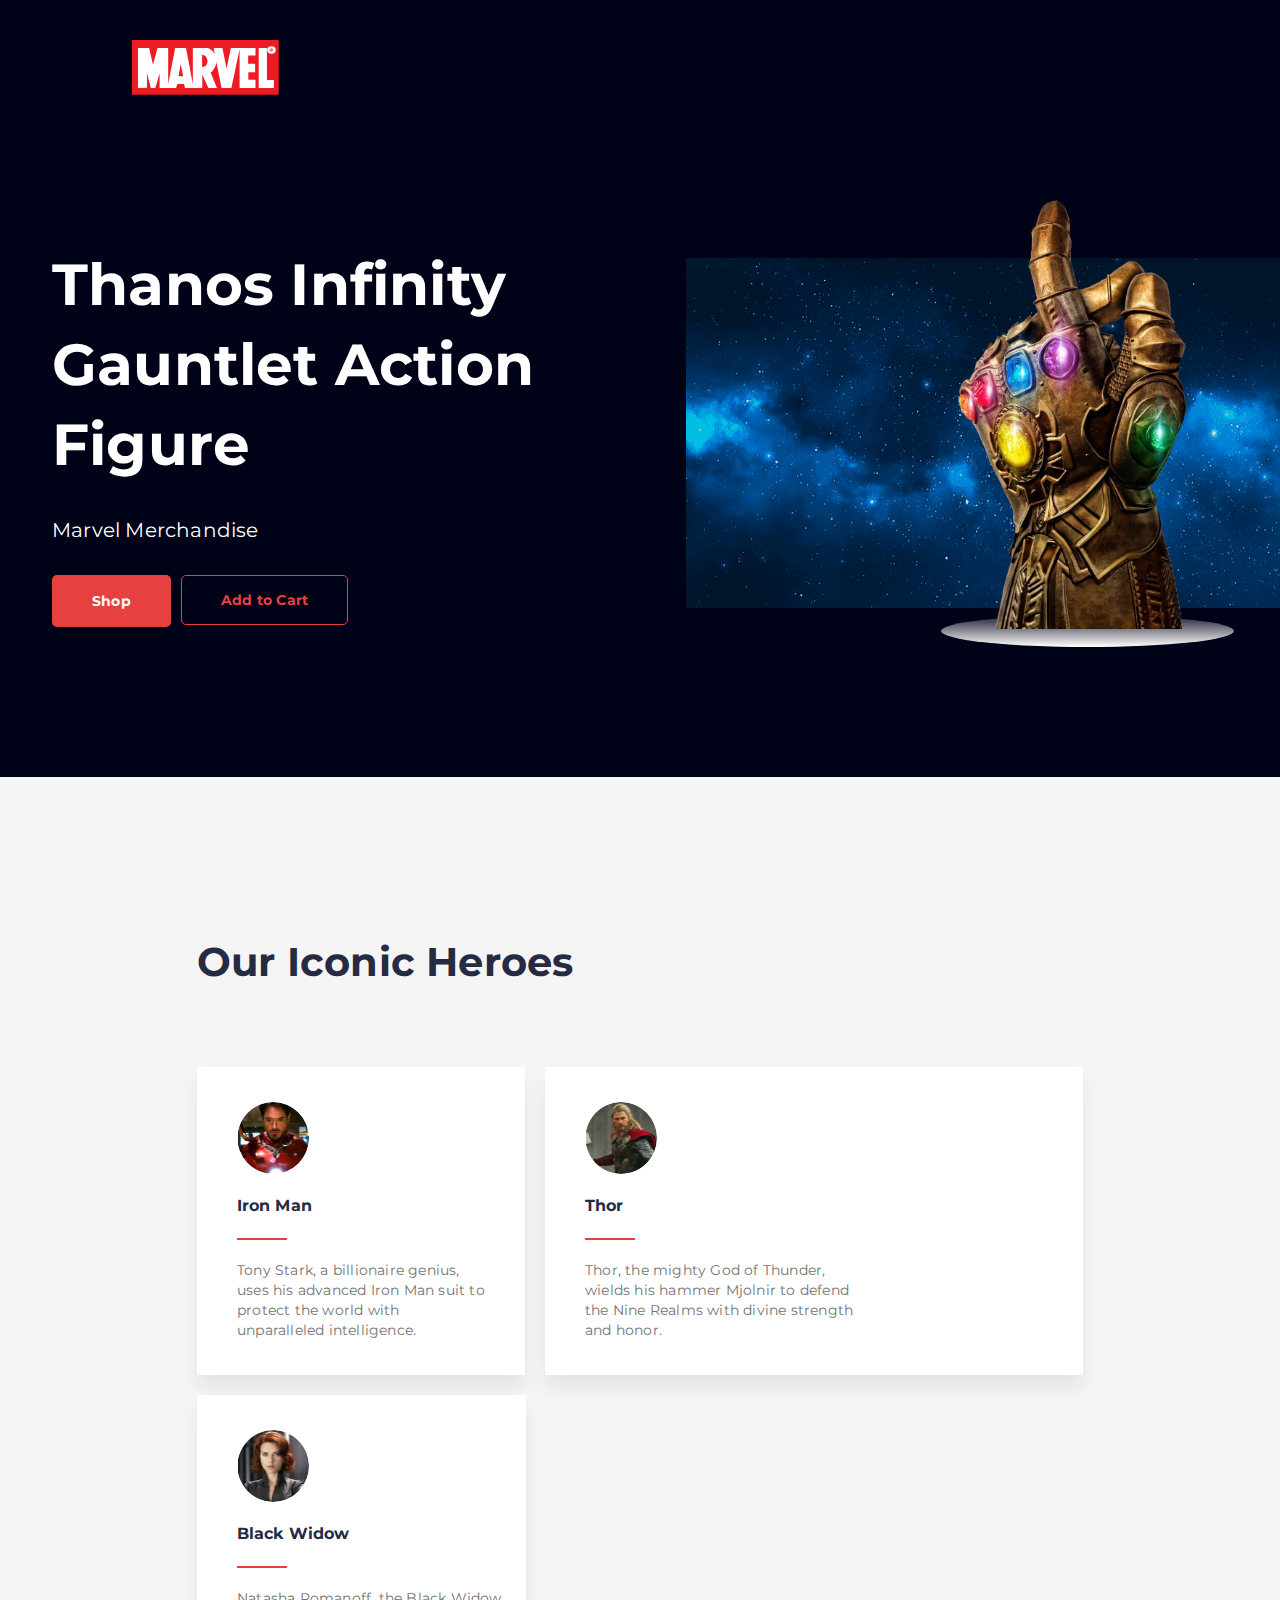
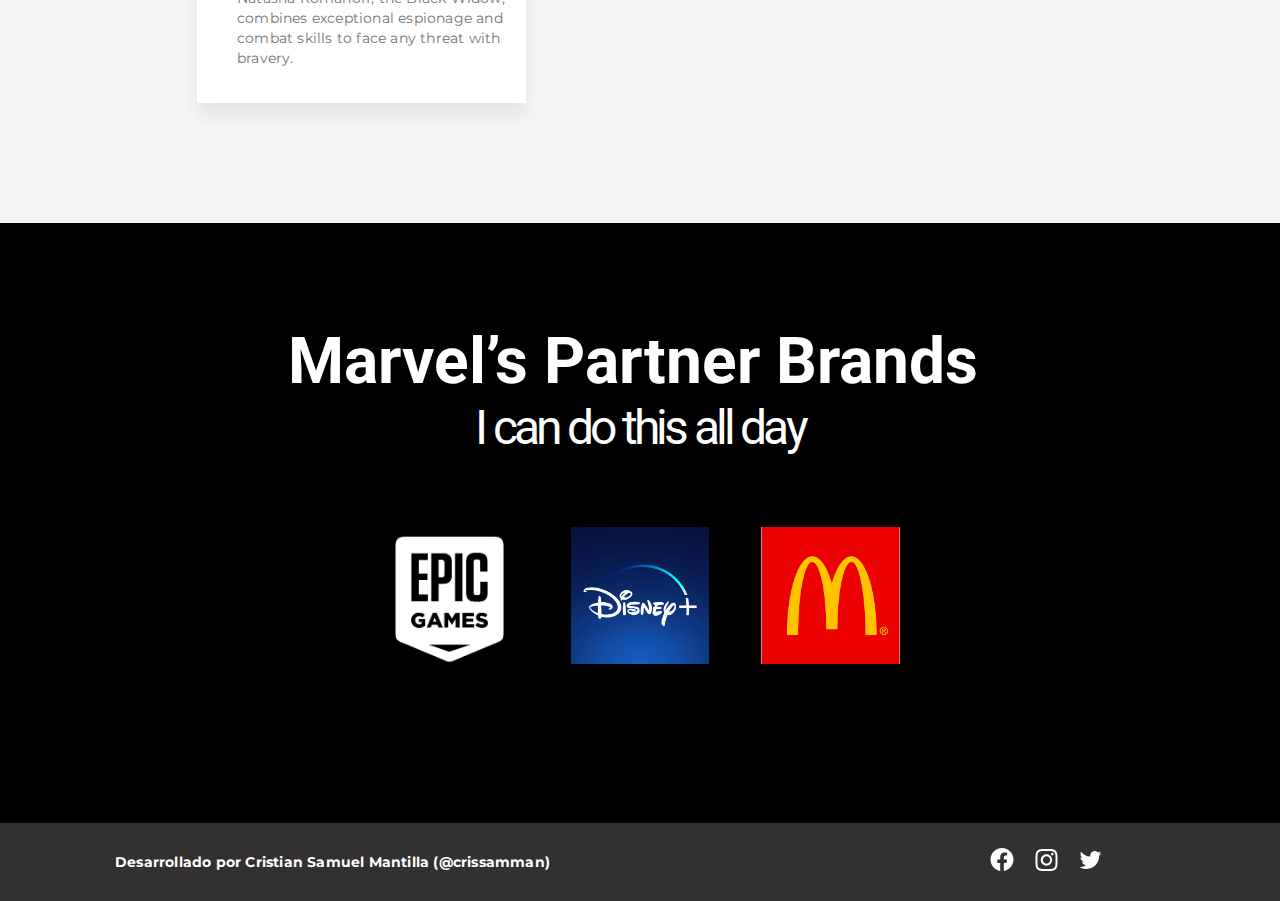
==== commit 1ff46b14: "Cambios estructurales en HTML, Slide, correcion de enlace, y de botones" ====
--- a/index.html
+++ b/index.html
@@ -3,7 +3,6 @@
   <head>
     <meta charset="utf-8" />
     <meta name="viewport" content="initial-scale=1, width=device-width" />
-
     <link rel="stylesheet" href="css/global.css" />
     <link rel="stylesheet" href="css/slide.css" />
     <link
@@ -15,10 +14,9 @@
       href="https://fonts.googleapis.com/css2?family=Roboto:wght@400;700&display=swap"
     />
     <link
-    rel="stylesheet"
-    href="https://fonts.googleapis.com/css2?family=Open Sans:wght@400;600&display=swap"
-  />
-
+      rel="stylesheet"
+      href="https://fonts.googleapis.com/css2?family=Open+Sans:wght@400;600&display=swap"
+    />
     <style>
       @font-face {
         font-family: "Lato";
@@ -32,10 +30,10 @@
       <header class="header-1">
         <div class="header-1-inner">
           <img
-          class="frame-child"
-          loading="lazy"
-          alt=""
-          src="./public/group-1.svg"
+            class="frame-child"
+            loading="lazy"
+            alt=""
+            src="./public/group-1.svg"
           />
         </div>
         <div class="row">
@@ -46,20 +44,25 @@
             <h3 class="h4-sub-headline-sec-">Marvel Merchandise</h3>
             <div class="cta">
               <button class="button-md-sec-">
-                <a href="index.html">
-                <b class="btn-text">Shop</b></a>
+                <a href="slide.html">
+                  <b class="btn-text">Shop</b>
+                </a>
               </button>
               <button class="button-md-sec-1">
                 <a href="articulo.html">
-                <b class="btn-text1">Add to Cart</b></a>
+                  <b class="btn-text1">Add to Cart</b>
+                </a>
               </button>
             </div>
           </div>
           <div class="hero-cover-1">
             <div class="ellipse-parent">
               <div class="frame-item"></div>
-              <img class="image-3-icon" alt="" src="./public/image-3@2x.png" />
-
+              <img
+                class="image-3-icon"
+                alt=""
+                src="./public/image-3@2x.png"
+              />
               <img
                 class="pngitem-1129132-1-icon"
                 loading="lazy"
@@ -80,7 +83,6 @@
               alt=""
               src="./public/circle-sec@2x.png"
             />
-
             <b class="h5-feature-title-sec-">Iron Man</b>
             <div class="fixed-width-fixed-height-sec-"></div>
             <div class="paragraph-feature-description">
@@ -94,7 +96,6 @@
               alt=""
               src="./public/circle-sec-1@2x.png"
             />
-
             <b class="h5-feature-title-sec-1">Thor</b>
             <div class="fixed-width-fixed-height-sec-1"></div>
             <div class="paragraph-feature-description1">
@@ -108,7 +109,6 @@
               alt=""
               src="./public/circle-sec-2@2x.png"
             />
-
             <b class="h5-feature-title-sec-2">Black Widow</b>
             <div class="fixed-width-fixed-height-sec-2"></div>
             <div class="paragraph-feature-description2">
@@ -133,14 +133,12 @@
               alt=""
               src="./public/epic@2x.png"
             />
-
             <img
               class="disney-icon"
               loading="lazy"
               alt=""
               src="./public/disney@2x.png"
             />
-
             <img
               class="mcd-icon"
               loading="lazy"
@@ -155,8 +153,8 @@
           <div class="container">
             <div class="row2">
               <div class="col-md-7">
-                <b class="made-with-love"
-                  >Made With Love By Frontend All Right Reserved
+                <b class="made-with-love">
+                  Made With Love By Frontend All Right Reserved
                 </b>
               </div>
               <div class="col-md-61">
@@ -166,14 +164,16 @@
                     alt=""
                     src="./public/facebook.svg"
                   />
-
                   <img
                     class="instagram-icon"
                     alt=""
                     src="./public/instagram.svg"
                   />
-
-                  <img class="twitter-icon" alt="" src="./public/twitter.svg" />
+                  <img
+                    class="twitter-icon"
+                    alt=""
+                    src="./public/twitter.svg"
+                  />
                 </div>
               </div>
             </div>
@@ -185,29 +185,35 @@
           <div class="container1">
             <div class="row3">
               <div class="col-md-71">
-                <b class="made-with-love1"
-                  >Made With Love By Frontend All Right Reserved
+                <b class="made-with-love1">
+                  Desarrollado por Cristian Samuel Mantilla (@crissamman)
                 </b>
               </div>
               <div class="col-md-62">
                 <div class="social-media1">
-                  <img
-                    class="facebook-icon1"
-                    alt=""
-                    src="./public/facebook.svg"
-                  />
-
-                  <img
-                    class="instagram-icon1"
-                    alt=""
-                    src="./public/instagram.svg"
-                  />
-
-                  <img
-                    class="twitter-icon1"
-                    alt=""
-                    src="./public/twitter.svg"
-                  />
+                  <a href="https://www.facebook.com" target="_blank">
+                    <img
+                      class="facebook-icon1"
+                      alt="Facebook"
+                      src="./public/facebook.svg"
+                    />
+                  </a>
+                  <a href="https://www.instagram.com" target="_blank">
+                    <img
+                      class="instagram-icon1"
+                      alt="Instagram"
+                      src="./public/instagram.svg"
+                    />
+                  </a>
+                  <a href="https://www.twitter.com" target="_blank">
+                    <img
+                      class="twitter-icon1"
+                      alt="Twitter"
+                      src="./public/twitter.svg"
+                    />
+                  </a>
+                </div>
+              </div>              
                 </div>
               </div>
             </div>
@@ -216,4 +222,4 @@
       </div>
     </div>
   </body>
-</html>+</html>
